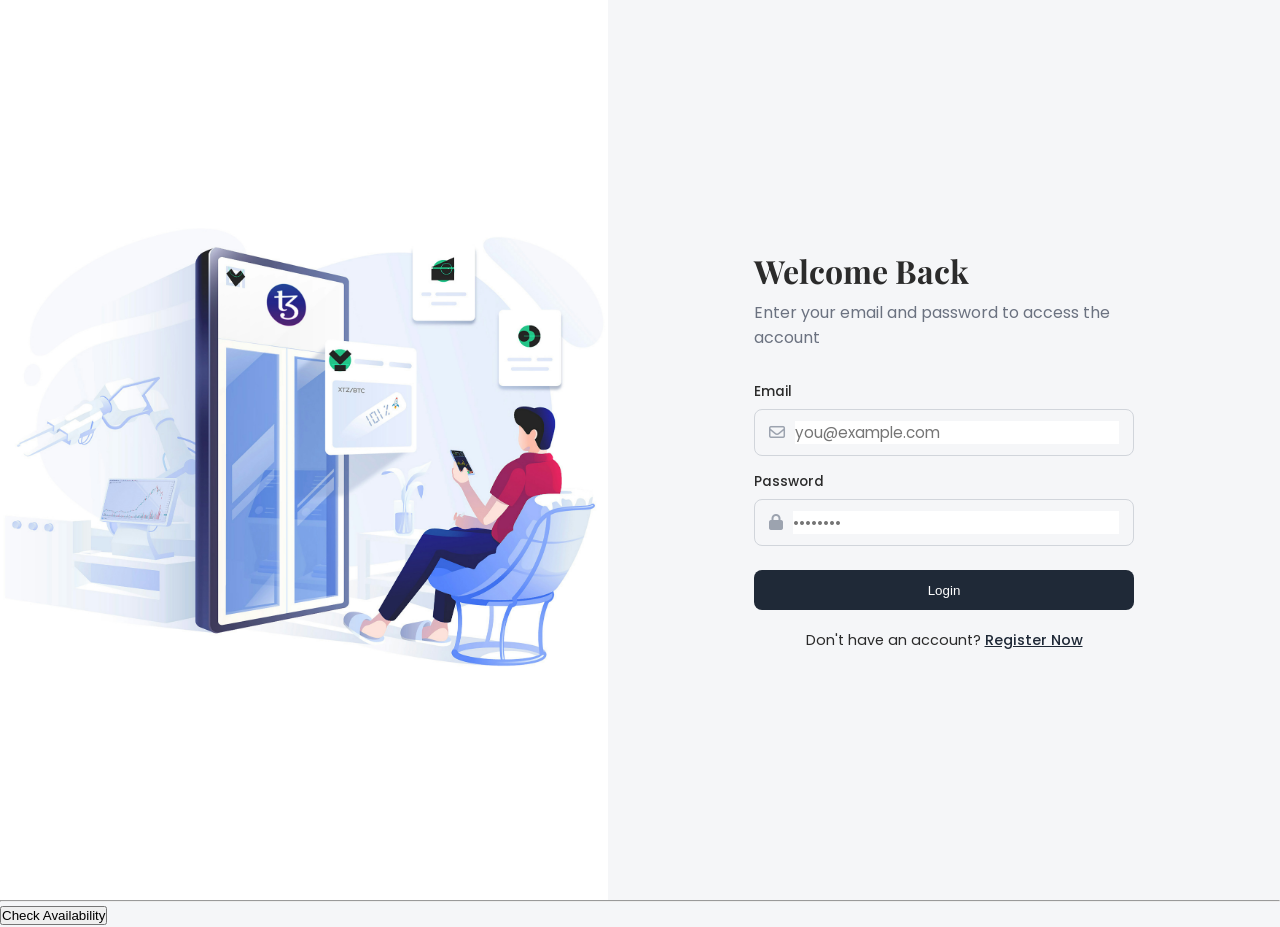
==== ParkingSystem-frontend/index.html @ 0166a676 "Initial commit: parking system backend with JWT auth, Singleton tracker, ticket/fee/payment flow, fr" ====
<!DOCTYPE html>
<html>
<head>
  <title>Parking System - Login</title>
  <link rel="stylesheet" href="https://cdnjs.cloudflare.com/ajax/libs/font-awesome/6.5.1/css/all.min.css">
  <link href="https://fonts.googleapis.com/css2?family=Playfair+Display:wght@600;700&family=Poppins:wght@400;500&display=swap" rel="stylesheet">
  <link rel="stylesheet" href="style.css">
</head>
<body>
  <div class="auth-page">
    <div class="auth-image">
      <img src="parking-illustration.jpg" alt="Parking" />
    </div>
    <div class="auth-form-side">
      <div class="auth-card">
        <h1>Welcome Back</h1>
        <p class="subtext">Enter your email and password to access the account</p>

        <form id="loginForm">
          <label for="email">Email</label>
          <div class="input-wrap">
            <i class="fa-regular fa-envelope"></i>
            <input type="email" id="email" placeholder="you@example.com" required />
          </div>

          <label for="password">Password</label>
          <div class="input-wrap">
            <i class="fa-solid fa-lock"></i>
            <input type="password" id="password" placeholder="••••••••" required />
          </div>

          <button type="submit">Login</button>
        </form>

        <p id="loginMessage"></p>
        <p class="switch-link">Don't have an account? <a href="register.html">Register Now</a></p>
      </div>
    </div>
  </div>

  <hr />
  <button id="checkAvailability">Check Availability</button>
  <p id="availabilityResult"></p>

  <script src="js/shared.js"></script>
    <script src="js/auth.js"></script>
</body>
</html>
---- ParkingSystem-frontend/style.css ----
* { box-sizing: border-box; margin: 0; padding: 0; }

body {
  font-family: 'Poppins', sans-serif;
  color: #2b2b2b;
}

.auth-page {
  display: flex;
  min-height: 100vh;
}

.auth-image {
  flex: 1;
  background: #1f2937;
}

.auth-image img {
  width: 100%;
  height: 100%;
  object-fit: contain;
  background: white; /* fills the empty space with this color */
}

.auth-form-side {
  flex: 1;
  display: flex;
  align-items: center;
  justify-content: center;
  padding: 2rem;
}

.auth-card {
  width: 100%;
  max-width: 380px;
}

.auth-card h1 {
  font-family: 'Playfair Display', serif;
  font-size: 2rem;
  margin-bottom: 0.5rem;
}

.subtext {
  color: #6b7280;
  margin-bottom: 2rem;
}

label {
  display: block;
  font-size: 0.85rem;
  font-weight: 500;
  margin-bottom: 0.4rem;
  margin-top: 1rem;
}

.input-wrap {
  display: flex;
  align-items: center;
  border: 1px solid #d1d5db;
  border-radius: 8px;
  padding: 0.7rem 0.9rem;
}

.input-wrap i {
  color: #9ca3af;
  margin-right: 0.6rem;
}

.input-wrap input {
  border: none;
  outline: none;
  flex: 1;
  font-family: 'Poppins', sans-serif;
  font-size: 0.95rem;
}

button[type="submit"] {
  width: 100%;
  margin-top: 1.5rem;
  padding: 0.8rem;
  background: #1f2937;
  color: white;
  border: none;
  border-radius: 8px;
  font-weight: 500;
  cursor: pointer;
}

button[type="submit"]:hover {
  background: #111827;
}

.switch-link {
  margin-top: 1.2rem;
  font-size: 0.9rem;
  text-align: center;
}

.switch-link a {
  color: #1f2937;
  font-weight: 500;
}


/* NEW DASHBOARD */
body { background: #f5f6f8; }

.navbar {
  display: flex;
  justify-content: space-between;
  align-items: center;
  padding: 1.2rem 2.5rem;
  background: #1f2937;
  color: white;
}

.navbar-brand {
  font-family: 'Playfair Display', serif;
  font-size: 1.3rem;
}

.navbar-brand i { margin-right: 0.5rem; }

.logout-btn {
  background: rgba(255,255,255,0.1);
  border: 1px solid rgba(255,255,255,0.2);
  color: white;
  padding: 0.5rem 1rem;
  border-radius: 6px;
  font-family: 'Poppins', sans-serif;
  font-size: 0.85rem;
  cursor: pointer;
}

.logout-btn:hover { background: rgba(255,255,255,0.18); }

.dashboard-main {
  max-width: 900px;
  margin: 2.5rem auto;
  padding: 0 1.5rem;
  display: flex;
  flex-direction: column;
  gap: 1.5rem;
}

.availability-card {
  background: white;
  border-radius: 14px;
  padding: 2.2rem;
  box-shadow: 0 4px 16px rgba(0,0,0,0.06);
  display: flex;
  justify-content: space-between;
  align-items: center;
  gap: 2rem;
}

.availability-text h1 {
  font-family: 'Playfair Display', serif;
  font-size: 1.6rem;
}

.availability-text .subtext {
  color: #6b7280;
  margin: 0.3rem 0 1.2rem;
  font-size: 0.9rem;
}

.availability-stat {
  text-align: center;
  min-width: 160px;
}

.availability-stat span#availableCount {
  font-family: 'Playfair Display', serif;
  font-size: 2.8rem;
  font-weight: 700;
  color: #1f2937;
}

.stat-divider {
  font-size: 1.8rem;
  color: #9ca3af;
  margin: 0 0.2rem;
}

.availability-stat span#totalCount {
  font-size: 1.8rem;
  color: #9ca3af;
}

.stat-label {
  color: #6b7280;
  font-size: 0.8rem;
  margin-top: 0.3rem;
}

.admin-card {
  background: white;
  border-radius: 14px;
  padding: 2.2rem;
  box-shadow: 0 4px 16px rgba(0,0,0,0.06);
}

.admin-card h2 {
  font-family: 'Playfair Display', serif;
  font-size: 1.2rem;
  margin-bottom: 1.5rem;
}

.admin-actions {
  display: flex;
  gap: 2rem;
  flex-wrap: wrap;
}

.admin-action {
  flex: 1;
  min-width: 220px;
}

.admin-action p {
  font-size: 0.85rem;
  color: #6b7280;
  margin-bottom: 0.6rem;
}

.primary-btn, .secondary-btn {
  padding: 0.7rem 1.3rem;
  border: none;
  border-radius: 8px;
  font-family: 'Poppins', sans-serif;
  font-weight: 500;
  font-size: 0.9rem;
  cursor: pointer;
}

.primary-btn { background: #1f2937; color: white; }
.primary-btn:hover { background: #111827; }
.secondary-btn { background: #eef2f7; color: #1f2937; }
.secondary-btn:hover { background: #e2e8f0; }

.release-row { display: flex; gap: 0.6rem; }
.release-row .input-wrap { flex: 1; }
.release-row button { flex-shrink: 0; }

.result-text {
  margin-top: 1rem;
  font-size: 0.9rem;
  color: #374151;
}
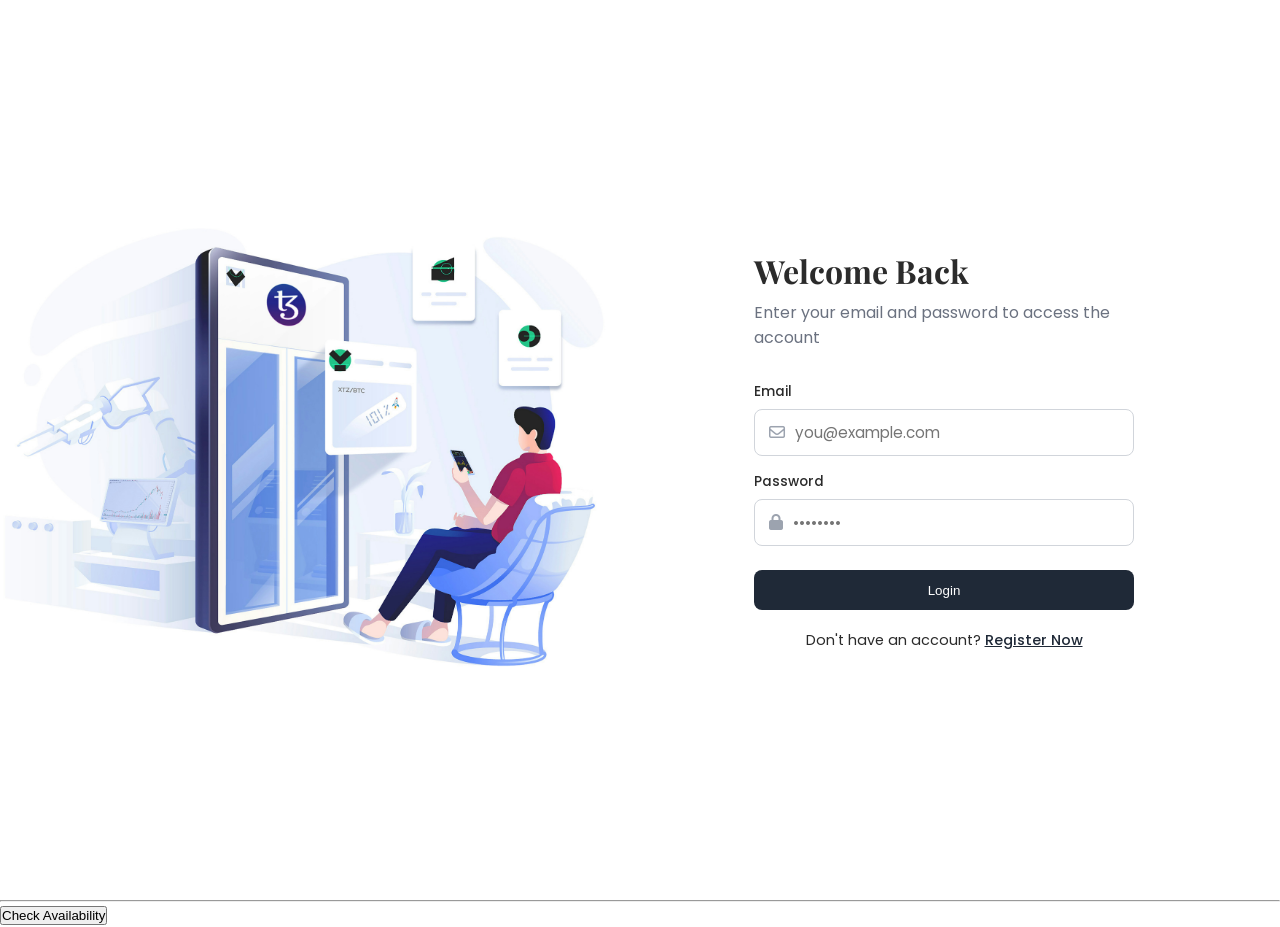
==== commit d81f47cc: "Print ticket UI and style layout changes" ====
--- a/ParkingSystem-frontend/index.html
+++ b/ParkingSystem-frontend/index.html
@@ -4,7 +4,8 @@
   <title>Parking System - Login</title>
   <link rel="stylesheet" href="https://cdnjs.cloudflare.com/ajax/libs/font-awesome/6.5.1/css/all.min.css">
   <link href="https://fonts.googleapis.com/css2?family=Playfair+Display:wght@600;700&family=Poppins:wght@400;500&display=swap" rel="stylesheet">
-  <link rel="stylesheet" href="style.css">
+  <link rel="stylesheet" href="base.css">
+  <link rel="stylesheet" href="auth.css">
 </head>
 <body>
   <div class="auth-page">
--- a/ParkingSystem-frontend/base.css
+++ b/ParkingSystem-frontend/base.css
@@ -0,0 +1,29 @@
+* { box-sizing: border-box; margin: 0; padding: 0; }
+
+html, body { height: 100%; }
+
+body {
+  font-family: 'Poppins', sans-serif;
+  color: #2b2b2b;
+}
+
+.input-wrap {
+  display: flex;
+  align-items: center;
+  border: 1px solid #d1d5db;
+  border-radius: 8px;
+  padding: 0.7rem 0.9rem;
+}
+
+.input-wrap i {
+  color: #9ca3af;
+  margin-right: 0.6rem;
+}
+
+.input-wrap input {
+  border: none;
+  outline: none;
+  flex: 1;
+  font-family: 'Poppins', sans-serif;
+  font-size: 0.95rem;
+}
--- a/ParkingSystem-frontend/auth.css
+++ b/ParkingSystem-frontend/auth.css
@@ -0,0 +1,75 @@
+.auth-page {
+  display: flex;
+  min-height: 100vh;
+}
+
+.auth-image {
+  flex: 1;
+  background: #1f2937;
+}
+
+.auth-image img {
+  width: 100%;
+  height: 100%;
+  object-fit: contain;
+  background: white;
+}
+
+.auth-form-side {
+  flex: 1;
+  display: flex;
+  align-items: center;
+  justify-content: center;
+  padding: 2rem;
+}
+
+.auth-card {
+  width: 100%;
+  max-width: 380px;
+}
+
+.auth-card h1 {
+  font-family: 'Playfair Display', serif;
+  font-size: 2rem;
+  margin-bottom: 0.5rem;
+}
+
+.subtext {
+  color: #6b7280;
+  margin-bottom: 2rem;
+}
+
+label {
+  display: block;
+  font-size: 0.85rem;
+  font-weight: 500;
+  margin-bottom: 0.4rem;
+  margin-top: 1rem;
+}
+
+button[type="submit"] {
+  width: 100%;
+  margin-top: 1.5rem;
+  padding: 0.8rem;
+  background: #1f2937;
+  color: white;
+  border: none;
+  border-radius: 8px;
+  font-weight: 500;
+  cursor: pointer;
+}
+
+button[type="submit"]:hover {
+  background: #111827;
+}
+
+.switch-link {
+  margin-top: 1.2rem;
+  font-size: 0.9rem;
+  text-align: center;
+}
+
+.switch-link a {
+  color: #1f2937;
+  font-weight: 500;
+}
